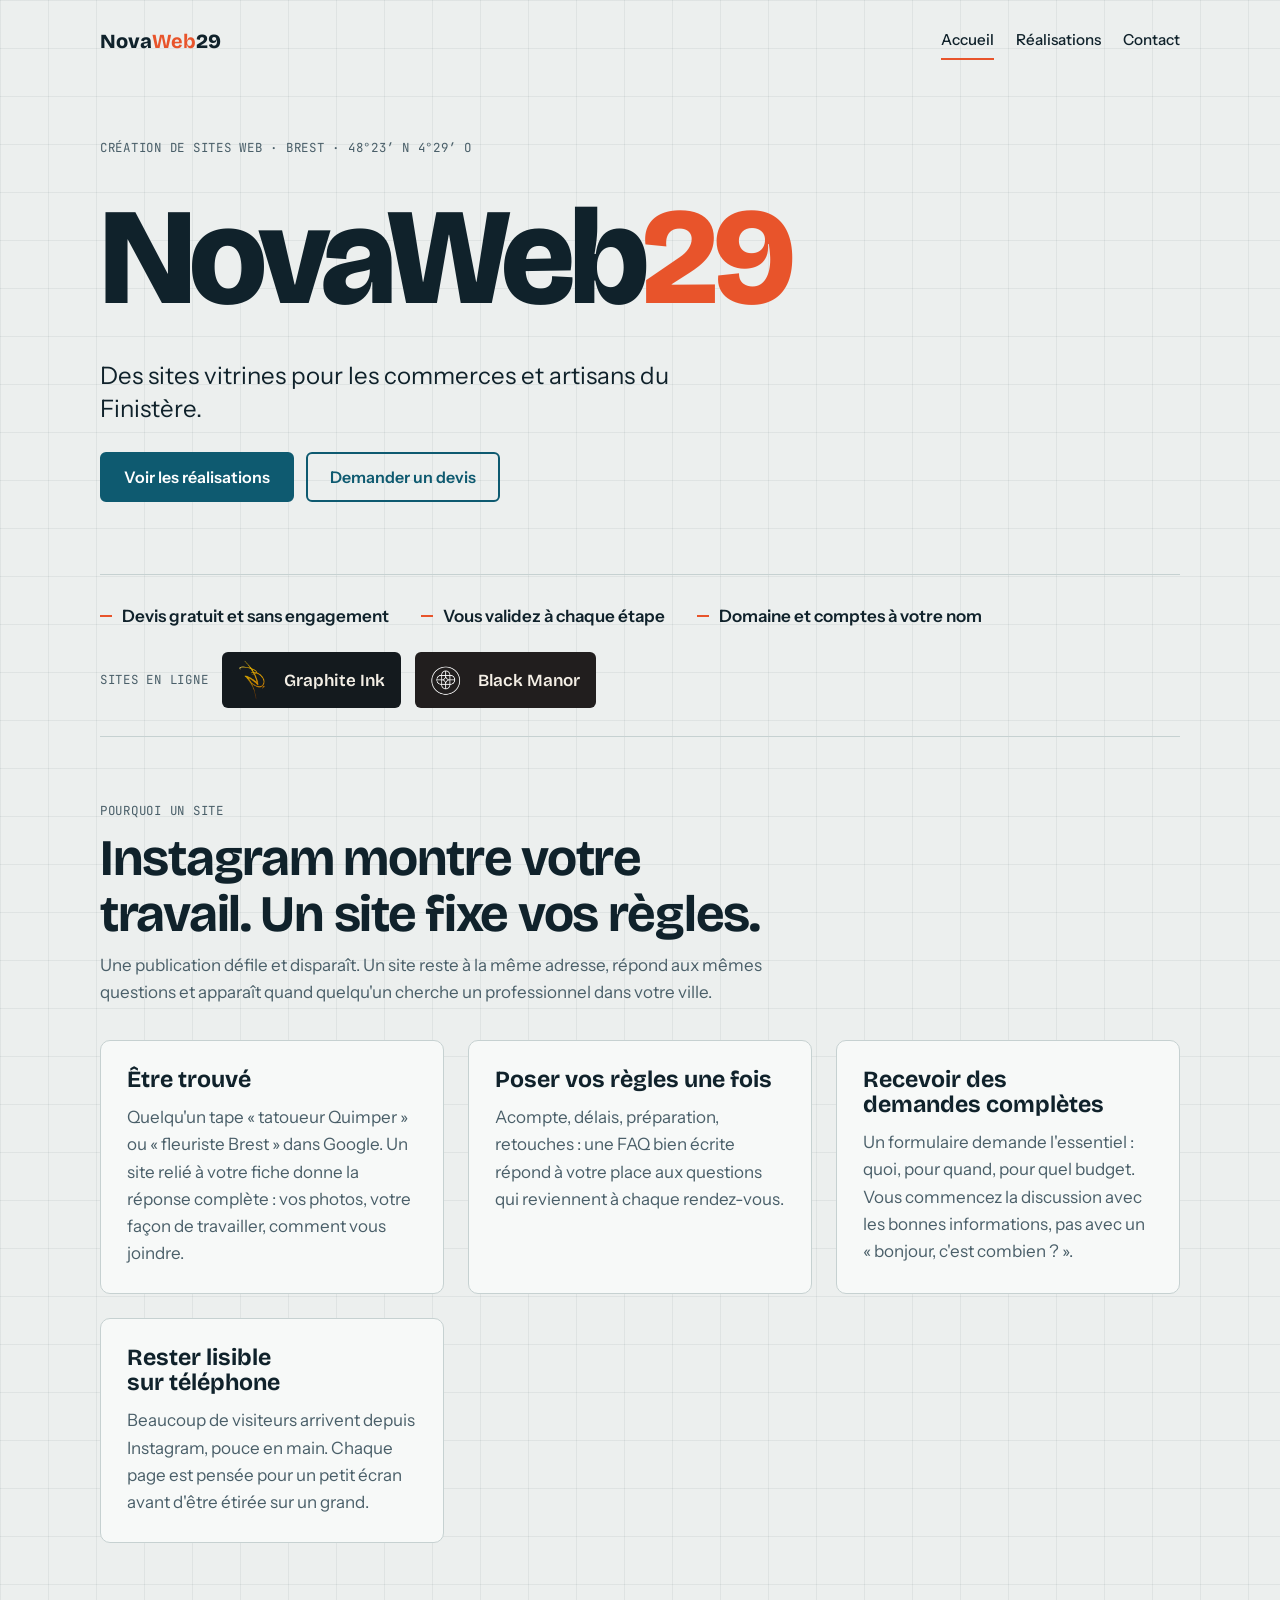
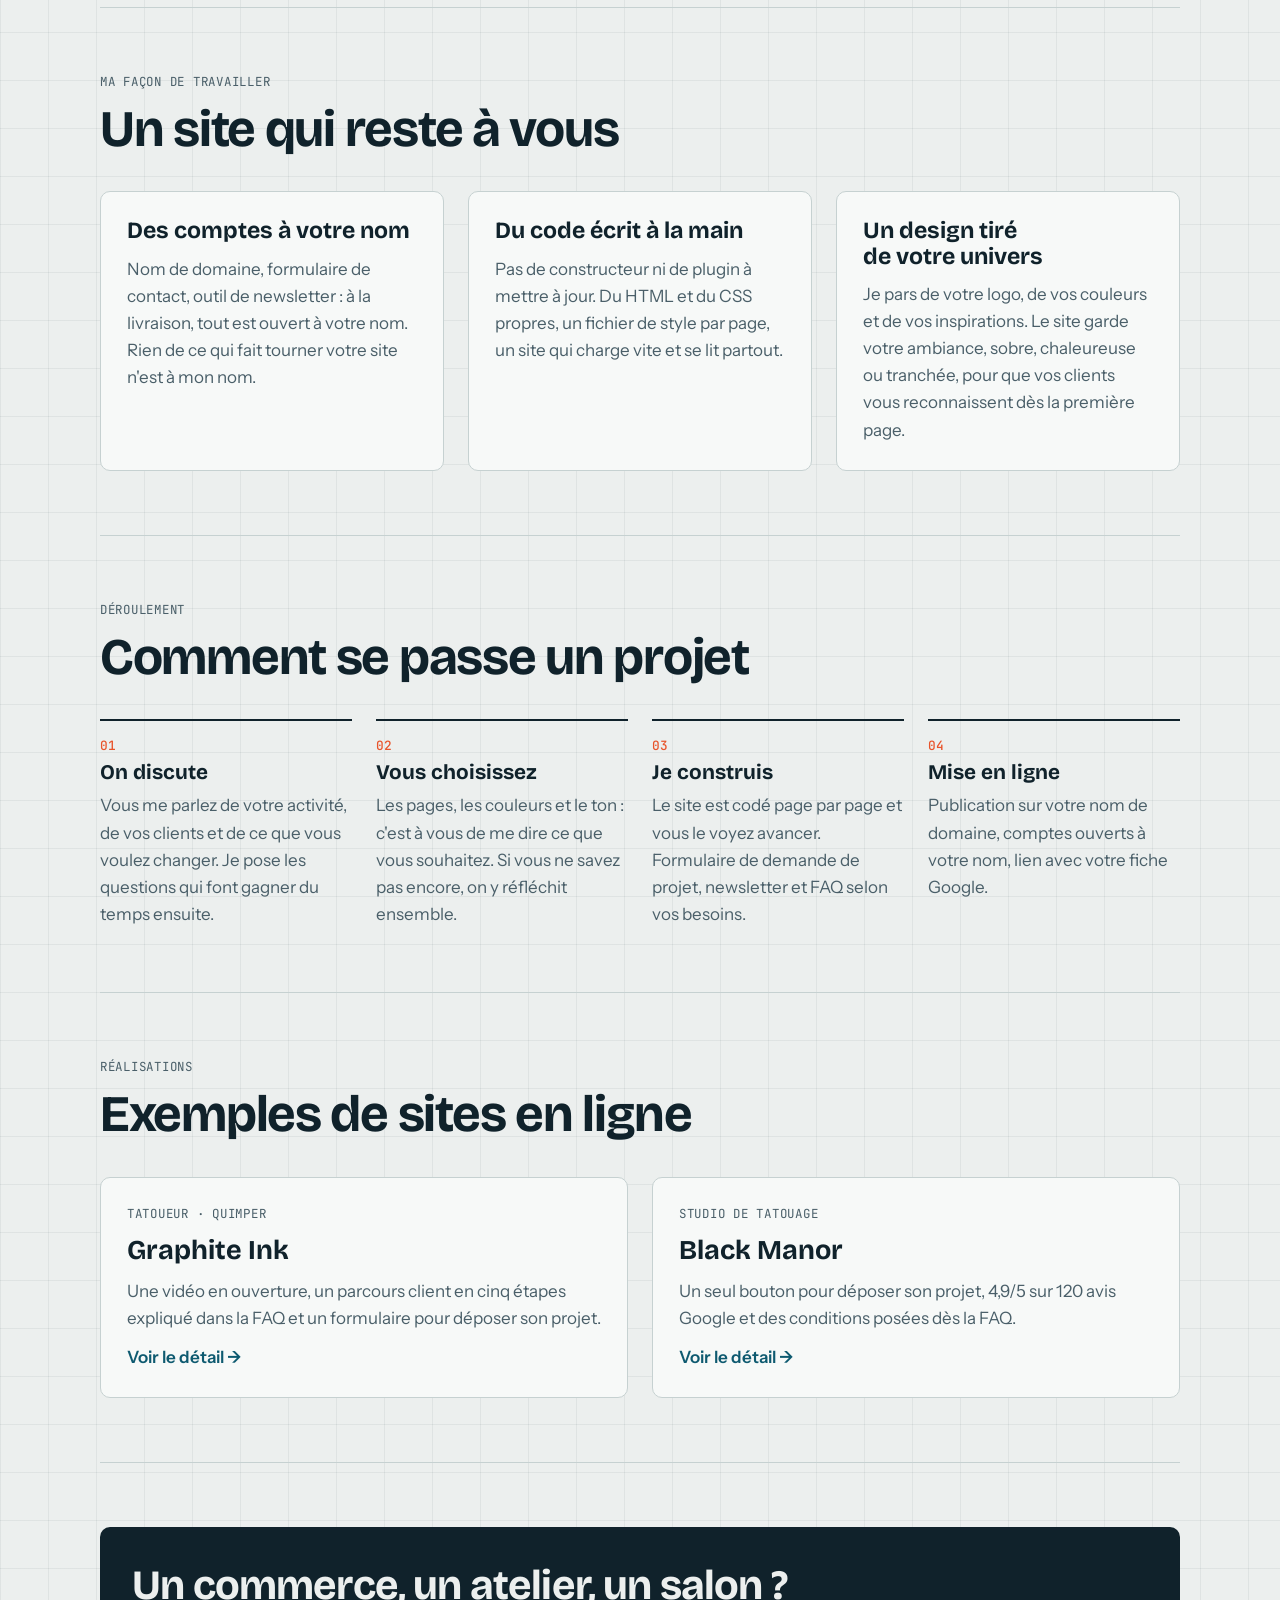
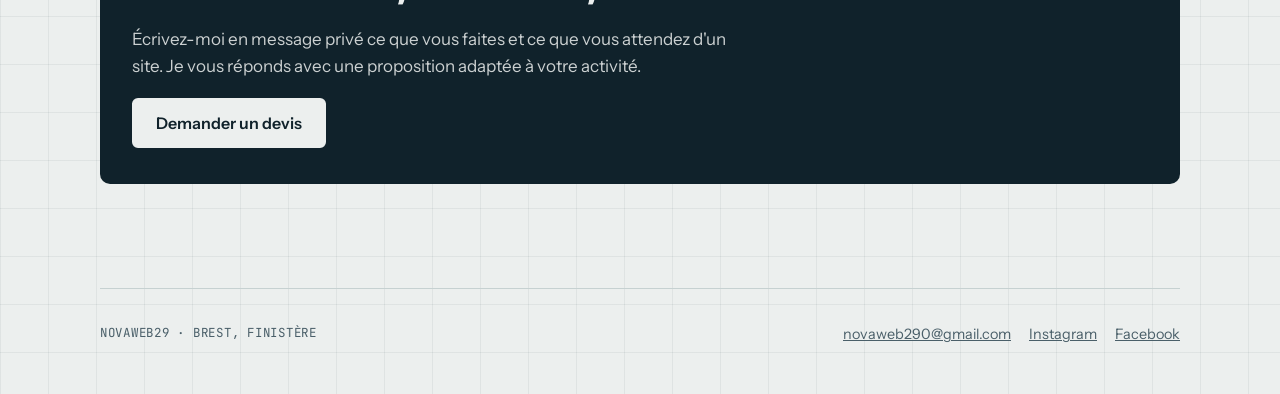
==== index.html @ d8a7ceb2 "first commit" ====
<!doctype html>
<html lang="fr">
  <head>
    <meta charset="utf-8" />
    <meta name="viewport" content="width=device-width, initial-scale=1" />
    <title>NovaWeb29 — Création de sites web à Brest</title>
    <meta
      name="description"
      content="NovaWeb29 crée des sites vitrines pour les commerces et artisans du Finistère : un design à votre image, des demandes qui arrivent déjà détaillées, des comptes à votre nom."
    />
    <link rel="preconnect" href="https://fonts.googleapis.com" />
    <link rel="preconnect" href="https://fonts.gstatic.com" crossorigin />
    <link
      rel="stylesheet"
      href="https://fonts.googleapis.com/css2?family=Bricolage+Grotesque:opsz,wght@12..96,500;12..96,700;12..96,800&family=Instrument+Sans:wght@400;500;600&family=JetBrains+Mono:wght@400;500&display=swap"
    />
    <link rel="stylesheet" href="css/style.css" />
  </head>
  <body>
    <div class="wrap">
      <header class="site-header">
        <a class="logo" href="index.html">Nova<b>Web</b>29</a>
        <nav class="site-nav" aria-label="Navigation principale">
          <a href="index.html" aria-current="page">Accueil</a>
          <a href="realisations.html">Réalisations</a>
          <a href="contact.html">Contact</a>
        </nav>
      </header>

      <main>
        <section class="hero">
          <span class="mono"
            >Création de sites web · Brest · 48°23′ N 4°29′ O</span
          >
          <h1>NovaWeb<span>29</span></h1>
          <p class="lead">
            Des sites vitrines pour les commerces et artisans du Finistère.
          </p>
          <div class="btn-row">
            <a class="btn btn--primary" href="realisations.html"
              >Voir les réalisations</a
            >
            <a class="btn btn--ghost" href="contact.html">Demander un devis</a>
          </div>
        </section>

        <section class="trust" aria-label="Engagements et sites en ligne">
          <ul class="promises">
            <li>Devis gratuit et sans engagement</li>
            <li>Vous validez à chaque étape</li>
            <li>Domaine et comptes à votre nom</li>
          </ul>
          <div class="clients">
            <span class="mono">Sites en ligne</span>
            <a
              class="client client--graphite"
              href="realisations.html#graphite-ink"
            >
              <img
                src="img/graphite-ink-logo.png"
                alt=""
                width="343"
                height="520"
              />
              <span>Graphite Ink</span>
            </a>
            <a
              class="client client--manor"
              href="realisations.html#black-manor"
            >
              <img
                src="img/black-manor-logo.png"
                alt=""
                width="281"
                height="293"
              />
              <span>Black Manor</span>
            </a>
          </div>
        </section>

        <section class="section">
          <div class="section-head">
            <span class="mono">Pourquoi un site</span>
            <h2>Instagram montre votre travail. Un site fixe vos règles.</h2>
            <p>
              Une publication défile et disparaît. Un site reste à la même
              adresse, répond aux mêmes questions et apparaît quand quelqu'un
              cherche un professionnel dans votre ville.
            </p>
          </div>
          <div class="grid">
            <div class="card">
              <h3>Être trouvé</h3>
              <p>
                Quelqu'un tape « tatoueur Quimper » ou « fleuriste Brest » dans
                Google. Un site relié à votre fiche donne la réponse complète :
                vos photos, votre façon de travailler, comment vous joindre.
              </p>
            </div>
            <div class="card">
              <h3>Poser vos règles une fois</h3>
              <p>
                Acompte, délais, préparation, retouches : une FAQ bien écrite
                répond à votre place aux questions qui reviennent à chaque
                rendez-vous.
              </p>
            </div>
            <div class="card">
              <h3>Recevoir des demandes complètes</h3>
              <p>
                Un formulaire demande l'essentiel : quoi, pour quand, pour quel
                budget. Vous commencez la discussion avec les bonnes
                informations, pas avec un « bonjour, c'est combien ? ».
              </p>
            </div>
            <div class="card">
              <h3>Rester lisible sur téléphone</h3>
              <p>
                Beaucoup de visiteurs arrivent depuis Instagram, pouce en main.
                Chaque page est pensée pour un petit écran avant d'être étirée
                sur un grand.
              </p>
            </div>
          </div>
        </section>

        <section class="section">
          <div class="section-head">
            <span class="mono">Ma façon de travailler</span>
            <h2>Un site qui reste à vous</h2>
          </div>
          <div class="grid">
            <div class="card">
              <h3>Des comptes à votre nom</h3>
              <p>
                Nom de domaine, formulaire de contact, outil de newsletter : à
                la livraison, tout est ouvert à votre nom. Rien de ce qui fait
                tourner votre site n'est à mon nom.
              </p>
            </div>
            <div class="card">
              <h3>Du code écrit à la main</h3>
              <p>
                Pas de constructeur ni de plugin à mettre à jour. Du HTML et du
                CSS propres, un fichier de style par page, un site qui charge
                vite et se lit partout.
              </p>
            </div>
            <div class="card">
              <h3>Un design tiré de votre univers</h3>
              <p>
                Je pars de votre logo, de vos couleurs et de vos inspirations.
                Le site garde votre ambiance, sobre, chaleureuse ou tranchée,
                pour que vos clients vous reconnaissent dès la première page.
              </p>
            </div>
          </div>
        </section>

        <section class="section">
          <div class="section-head">
            <span class="mono">Déroulement</span>
            <h2>Comment se passe un projet</h2>
          </div>
          <ol class="steps">
            <li>
              <h3>On discute</h3>
              <p>
                Vous me parlez de votre activité, de vos clients et de ce que
                vous voulez changer. Je pose les questions qui font gagner du
                temps ensuite.
              </p>
            </li>
            <li>
              <h3>Vous choisissez</h3>
              <p>
                Les pages, les couleurs et le ton : c'est à vous de me dire ce
                que vous souhaitez. Si vous ne savez pas encore, on y réfléchit
                ensemble.
              </p>
            </li>
            <li>
              <h3>Je construis</h3>
              <p>
                Le site est codé page par page et vous le voyez avancer.
                Formulaire de demande de projet, newsletter et FAQ selon vos
                besoins.
              </p>
            </li>
            <li>
              <h3>Mise en ligne</h3>
              <p>
                Publication sur votre nom de domaine, comptes ouverts à votre
                nom, lien avec votre fiche Google.
              </p>
            </li>
          </ol>
        </section>

        <section class="section">
          <div class="section-head">
            <span class="mono">Réalisations</span>
            <h2>Exemples de sites en ligne</h2>
          </div>
          <div class="grid">
            <a class="card teaser" href="realisations.html#graphite-ink">
              <span class="mono">Tatoueur · Quimper</span>
              <strong>Graphite Ink</strong>
              <p>
                Une vidéo en ouverture, un parcours client en cinq étapes
                expliqué dans la FAQ et un formulaire pour déposer son projet.
              </p>
              <span class="more">Voir le détail →</span>
            </a>
            <a class="card teaser" href="realisations.html#black-manor">
              <span class="mono">Studio de tatouage</span>
              <strong>Black Manor</strong>
              <p>
                Un seul bouton pour déposer son projet, 4,9/5 sur 120 avis
                Google et des conditions posées dès la FAQ.
              </p>
              <span class="more">Voir le détail →</span>
            </a>
          </div>
        </section>

        <section class="section">
          <div class="cta-band">
            <h2>Un commerce, un atelier, un salon ?</h2>
            <p>
              Écrivez-moi en message privé ce que vous faites et ce que vous
              attendez d'un site. Je vous réponds avec une proposition adaptée à
              votre activité.
            </p>
            <a class="btn" href="contact.html">Demander un devis</a>
          </div>
        </section>
      </main>

      <footer class="site-footer">
        <span class="mono">NovaWeb29 · Brest, Finistère</span>
        <nav aria-label="Pied de page">
          <a href="mailto:novaweb290@gmail.com">novaweb290@gmail.com</a>
          <a
            href="https://www.instagram.com/nova.web29/"
            target="_blank"
            rel="noopener"
            >Instagram</a
          >
          <a
            href="https://www.facebook.com/profile.php?id=61596069277853"
            target="_blank"
            rel="noopener"
            >Facebook</a
          >
        </nav>
      </footer>
    </div>
    <script src="js/main.js"></script>
  </body>
</html>
---- css/style.css ----
/* NovaWeb29 — feuille de style commune aux trois pages.
   Concept : carte marine (quadrillage, coordonnées de Brest, un point de signal orange).
   La page Réalisations surcharge les variables dans css/realisations.css. */

/* ---------- Variables ---------- */
:root {
  --bg: #ecefee;
  --surface: #f7f9f8;
  --fg: #10222b;
  --muted: #4a5f69;
  --line: #c6d1d1;
  --accent: #0e5a70;
  --accent-fg: #ffffff;
  --signal: #e8542b;
  --grid: rgba(16, 34, 43, 0.06);

  --font-display: "Bricolage Grotesque", "Helvetica Neue", Arial, sans-serif;
  --font-body: "Instrument Sans", "Helvetica Neue", Arial, sans-serif;
  --font-mono: "JetBrains Mono", ui-monospace, Menlo, Consolas, monospace;
}

@media (prefers-color-scheme: dark) {
  :root:not([data-theme="light"]) {
    --bg: #0c171d;
    --surface: #13232b;
    --fg: #e6eeee;
    --muted: #93a8b0;
    --line: #25383f;
    --accent: #5eb6cf;
    --accent-fg: #06161c;
    --signal: #ff7a52;
    --grid: rgba(230, 238, 238, 0.06);
    color-scheme: dark;
  }
}

:root[data-theme="dark"] {
  --bg: #0c171d;
  --surface: #13232b;
  --fg: #e6eeee;
  --muted: #93a8b0;
  --line: #25383f;
  --accent: #5eb6cf;
  --accent-fg: #06161c;
  --signal: #ff7a52;
  --grid: rgba(230, 238, 238, 0.06);
  color-scheme: dark;
}

/* ---------- Base ---------- */
*,
*::before,
*::after {
  box-sizing: border-box;
}
[hidden] {
  display: none !important;
}
html {
  scroll-behavior: smooth;
}

body {
  margin: 0;
  padding-inline: max(16px, env(safe-area-inset-left, 0px))
    max(16px, env(safe-area-inset-right, 0px));
  background-color: var(--bg);
  background-image:
    linear-gradient(var(--grid) 1px, transparent 1px),
    linear-gradient(90deg, var(--grid) 1px, transparent 1px);
  background-size: 48px 48px;
  color: var(--fg);
  font-family: var(--font-body);
  font-size: 17px;
  line-height: 1.6;
}

.wrap {
  max-width: 1080px;
  margin-inline: auto;
}

a {
  color: var(--accent);
}
img {
  max-width: 100%;
  height: auto;
}
:focus-visible {
  outline: 3px solid var(--signal);
  outline-offset: 3px;
  border-radius: 4px;
}

h1,
h2,
h3 {
  margin: 0;
  font-family: var(--font-display);
  line-height: 1.08;
  text-wrap: balance;
}
p {
  margin: 0;
}

.mono {
  font-family: var(--font-mono);
  font-size: 0.78rem;
  letter-spacing: 0.06em;
  text-transform: uppercase;
  color: var(--muted);
}

/* ---------- En-tête et pied de page ---------- */
.site-header {
  display: flex;
  flex-wrap: wrap;
  align-items: center;
  justify-content: space-between;
  gap: 12px 28px;
  padding-block: 22px;
}

.logo {
  font-family: var(--font-display);
  font-weight: 800;
  font-size: 1.25rem;
  color: var(--fg);
  text-decoration: none;
}
.logo b {
  color: var(--signal);
}

.site-nav {
  display: flex;
  flex-wrap: wrap;
  gap: 6px 22px;
}
.site-nav a {
  padding-block: 6px;
  border-bottom: 2px solid transparent;
  color: var(--fg);
  font-weight: 500;
  font-size: 0.95rem;
  text-decoration: none;
}
.site-nav a:hover,
.site-nav a[aria-current="page"] {
  border-color: var(--signal);
}

.site-footer {
  display: flex;
  flex-wrap: wrap;
  justify-content: space-between;
  gap: 10px 24px;
  margin-top: 40px;
  padding-block: 34px 48px;
  border-top: 1px solid var(--line);
}
.site-footer nav {
  display: flex;
  flex-wrap: wrap;
  gap: 6px 18px;
}
.site-footer a {
  color: var(--muted);
  font-size: 0.9rem;
}

/* ---------- Boutons ---------- */
.btn {
  display: inline-block;
  padding: 13px 22px;
  border: 2px solid var(--accent);
  border-radius: 6px;
  font: 600 1rem var(--font-body);
  text-decoration: none;
  cursor: pointer;
  transition: transform 0.15s ease;
}
.btn:hover {
  transform: translateY(-1px);
}
.btn--primary {
  background: var(--accent);
  color: var(--accent-fg);
}
.btn--ghost {
  background: transparent;
  color: var(--accent);
}
.btn-row {
  display: flex;
  flex-wrap: wrap;
  gap: 12px;
}

/* ---------- Sections ---------- */
.section {
  padding-block: 64px;
  border-top: 1px solid var(--line);
}
.section--spaced {
  margin-top: 64px;
}

.section-head {
  display: grid;
  gap: 10px;
  max-width: 62ch;
  margin-bottom: 34px;
}
.section-head h2 {
  font-size: clamp(2rem, 5vw, 3.2rem);
  font-weight: 700;
  letter-spacing: -0.025em;
}
.section-head p {
  color: var(--muted);
}

/* ---------- Accueil : hero ---------- */
.hero {
  display: grid;
  gap: 26px;
  padding-block: 56px 72px;
}
.hero h1 {
  font-size: clamp(3.4rem, 13vw, 8.6rem);
  font-weight: 800;
  letter-spacing: -0.04em;
}
.hero h1 span {
  color: var(--signal);
}
.hero .lead {
  max-width: 36ch;
  font-size: clamp(1.15rem, 2.6vw, 1.5rem);
  line-height: 1.4;
}

/* ---------- Pages intérieures : titre ---------- */
.page-head {
  display: grid;
  gap: 14px;
  max-width: 64ch;
  padding-block: 44px 56px;
}
.page-head h1 {
  font-size: clamp(2.6rem, 8vw, 5rem);
  font-weight: 800;
  letter-spacing: -0.035em;
}
.page-head p {
  color: var(--muted);
  font-size: 1.1rem;
}

/* ---------- Cartes ---------- */
.grid {
  display: grid;
  gap: 24px;
  grid-template-columns: repeat(auto-fit, minmax(min(100%, 300px), 1fr));
}

.card {
  display: grid;
  gap: 12px;
  align-content: start;
  min-width: 0;
  padding: 26px;
  border: 1px solid var(--line);
  border-radius: 10px;
  background: var(--surface);
}
.card h3 {
  font-size: 1.45rem;
  font-weight: 700;
}
.card p {
  color: var(--muted);
}

.teaser {
  color: inherit;
  text-decoration: none;
  transition: border-color 0.15s ease;
}
.teaser:hover {
  border-color: var(--signal);
}
.teaser strong {
  font-family: var(--font-display);
  font-size: 1.7rem;
  font-weight: 700;
  line-height: 1.1;
}
.teaser .more {
  color: var(--accent);
  font-weight: 600;
}

.social {
  color: inherit;
  text-decoration: none;
  transition: border-color 0.15s ease;
}
.social:hover {
  border-color: var(--signal);
}
.social strong {
  font: 500 1.2rem var(--font-mono);
  overflow-wrap: anywhere;
}
.social .more {
  color: var(--accent);
  font-weight: 600;
}

/* ---------- Bandeau d'appel final ---------- */
.cta-band {
  display: grid;
  gap: 18px;
  justify-items: start;
  padding: 36px 32px;
  border-radius: 10px;
  background: var(--fg);
  color: var(--bg);
}
.cta-band h2 {
  font-size: clamp(1.8rem, 4vw, 2.6rem);
  font-weight: 700;
  letter-spacing: -0.02em;
}
.cta-band p {
  max-width: 56ch;
  opacity: 0.85;
}
.cta-band .btn {
  border-color: var(--bg);
  background: var(--bg);
  color: var(--fg);
}

/* ---------- Listes et étapes ---------- */
.checks {
  display: grid;
  gap: 12px;
  margin: 0;
  padding: 0;
  list-style: none;
  max-width: 62ch;
}
.checks li {
  position: relative;
  padding-left: 28px;
}
.checks li::before {
  content: "";
  position: absolute;
  left: 0;
  top: 0.6em;
  width: 14px;
  height: 2px;
  background: var(--signal);
}
.checks strong {
  font-weight: 600;
}

.steps {
  display: grid;
  gap: 24px;
  margin: 0;
  padding: 0;
  list-style: none;
  grid-template-columns: repeat(auto-fit, minmax(min(100%, 230px), 1fr));
  counter-reset: step;
}
.steps li {
  display: grid;
  gap: 8px;
  align-content: start;
  padding-top: 16px;
  border-top: 2px solid var(--fg);
  counter-increment: step;
}
.steps li::before {
  content: "0" counter(step);
  color: var(--signal);
  font: 500 0.8rem var(--font-mono);
}
.steps h3 {
  font-size: 1.3rem;
  font-weight: 700;
}
.steps p {
  color: var(--muted);
}

/* ---------- Réalisations ---------- */
.case {
  display: grid;
  grid-template-columns: repeat(auto-fit, minmax(min(100%, 380px), 1fr));
  overflow: hidden;
  border: 1px solid var(--line);
  border-radius: 10px;
  background: var(--surface);
}
.case + .case {
  margin-top: 32px;
}

.case__visual {
  display: grid;
  gap: 28px;
  align-content: center;
  justify-items: center;
  min-width: 0;
  padding: 40px 28px;
}
.case__visual img {
  display: block;
  width: auto;
  max-height: 260px;
}

.case__text {
  display: grid;
  gap: 14px;
  align-content: start;
  min-width: 0;
  padding: 32px 30px;
}
.case__text h2 {
  font-size: 2.2rem;
  font-weight: 700;
  letter-spacing: -0.02em;
}
.case__lead {
  font-size: 1.15rem;
  line-height: 1.45;
}
.case__text p {
  color: var(--muted);
}

.codes {
  display: grid;
  gap: 8px;
  width: 100%;
  max-width: 300px;
  margin: 0;
  padding: 0;
  list-style: none;
}
.codes li {
  display: flex;
  align-items: center;
  gap: 12px;
}
.codes i {
  flex: none;
  display: block;
  width: 26px;
  height: 26px;
  border: 1px solid rgba(255, 255, 255, 0.25);
  border-radius: 4px;
}
.codes code {
  font: 500 0.85rem var(--font-mono);
}
.codes span {
  font-size: 0.85rem;
  opacity: 0.75;
}

.tags {
  display: flex;
  flex-wrap: wrap;
  gap: 8px;
  margin-top: 4px;
}
.tags span {
  padding: 4px 9px;
  border: 1px solid var(--line);
  border-radius: 99px;
  color: var(--muted);
  font: 500 0.74rem var(--font-mono);
}

/* ---------- Démo de demande de devis ---------- */
.demo {
  overflow: hidden;
  border: 1px solid var(--line);
  border-radius: 10px;
  background: var(--surface);
}
.demo__chrome {
  display: flex;
  align-items: center;
  gap: 10px;
  padding: 10px 14px;
  border-bottom: 1px solid var(--line);
  background: var(--bg);
}
.demo__chrome i {
  display: inline-block;
  width: 10px;
  height: 10px;
  border-radius: 50%;
  background: var(--line);
}
.demo__url {
  margin-left: 6px;
  color: var(--muted);
  font: 400 0.78rem var(--font-mono);
  overflow-wrap: anywhere;
}
.demo__badge {
  margin-left: auto;
  padding: 2px 8px;
  border: 1px solid var(--signal);
  border-radius: 99px;
  color: var(--signal);
  font: 500 0.7rem var(--font-mono);
  letter-spacing: 0.06em;
  text-transform: uppercase;
  white-space: nowrap;
}
.demo__body {
  display: grid;
  gap: 30px;
  padding: 28px 24px;
  grid-template-columns: repeat(auto-fit, minmax(min(100%, 320px), 1fr));
}
.demo__intro {
  display: grid;
  gap: 14px;
  align-content: start;
}
.demo__intro h3 {
  font-size: 2rem;
  font-weight: 700;
}
.demo__intro p {
  color: var(--muted);
}
.demo__note {
  margin: 0;
  padding: 14px 24px;
  border-top: 1px solid var(--line);
  color: var(--muted);
  font-size: 0.9rem;
}

form {
  display: grid;
  gap: 14px;
  min-width: 0;
}
label {
  display: grid;
  gap: 5px;
  font-weight: 600;
  font-size: 0.9rem;
}
input,
select,
textarea {
  width: 100%;
  min-width: 0;
  padding: 10px 12px;
  border: 1px solid var(--line);
  border-radius: 6px;
  background: var(--bg);
  color: var(--fg);
  font: 400 1rem var(--font-body);
}
textarea {
  min-height: 96px;
  resize: vertical;
}
.form-row {
  display: grid;
  gap: 14px;
  grid-template-columns: repeat(auto-fit, minmax(min(100%, 180px), 1fr));
}

.recap {
  display: grid;
  gap: 10px;
  padding: 18px 20px;
  border: 1px dashed var(--accent);
  border-radius: 8px;
}
.recap dl {
  display: grid;
  grid-template-columns: auto 1fr;
  gap: 6px 14px;
  margin: 0;
}
.recap dt {
  padding-top: 3px;
  color: var(--muted);
  font: 500 0.74rem var(--font-mono);
  letter-spacing: 0.05em;
  text-transform: uppercase;
}
.recap dd {
  margin: 0;
  overflow-wrap: anywhere;
}

/* ---------- Accueil : engagements et sites en ligne ---------- */
.trust {
  display: grid;
  gap: 22px;
  padding-block: 28px;
  border-top: 1px solid var(--line);
}
.promises {
  display: flex;
  flex-wrap: wrap;
  gap: 10px 32px;
  margin: 0;
  padding: 0;
  list-style: none;
  font-weight: 600;
}
.promises li {
  position: relative;
  padding-left: 22px;
}
.promises li::before {
  content: "";
  position: absolute;
  left: 0;
  top: 0.72em;
  width: 12px;
  height: 2px;
  background: var(--signal);
}

.clients {
  display: flex;
  flex-wrap: wrap;
  align-items: center;
  gap: 12px 14px;
}
.client {
  display: inline-flex;
  align-items: center;
  gap: 12px;
  padding: 8px 16px 8px 10px;
  border-radius: 6px;
  color: #f4efe6;
  font-family: var(--font-display);
  font-weight: 600;
  text-decoration: none;
  transition: transform 0.15s ease;
}
.client:hover {
  transform: translateY(-1px);
}
.client img {
  display: block;
  width: auto;
  height: 40px;
}
.client--graphite {
  background: #141a1e;
}
.client--manor {
  background: #211e1e;
}

/* ---------- Contact : FAQ ---------- */
.faq {
  display: grid;
  max-width: 70ch;
  border-top: 1px solid var(--line);
}
.faq details {
  border-bottom: 1px solid var(--line);
}
.faq summary {
  padding-block: 18px;
  font-weight: 600;
  cursor: pointer;
}
.faq summary::marker {
  color: var(--signal);
}
.faq p {
  padding-bottom: 18px;
  color: var(--muted);
}

@media (prefers-reduced-motion: reduce) {
  html {
    scroll-behavior: auto;
  }
  .btn,
  .teaser,
  .social,
  .client {
    transition: none;
  }
  .btn:hover {
    transform: none;
  }
}
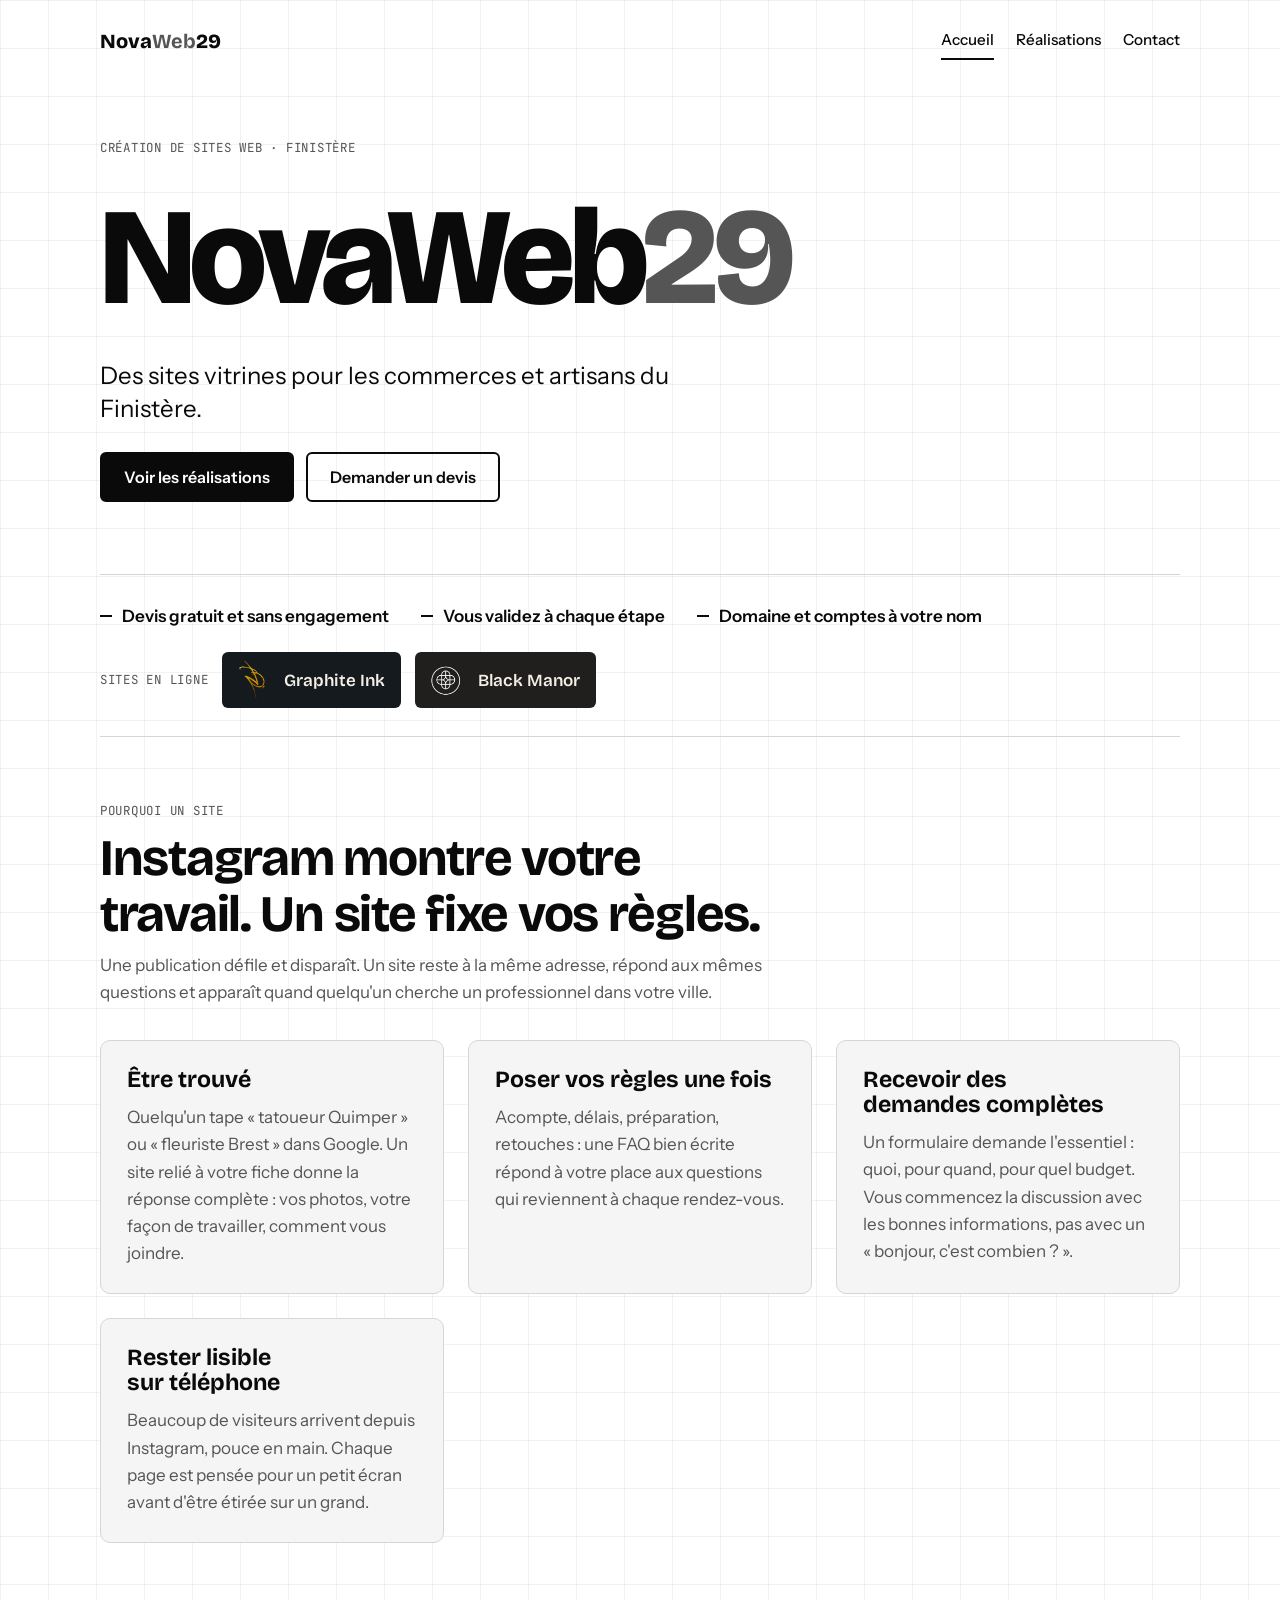
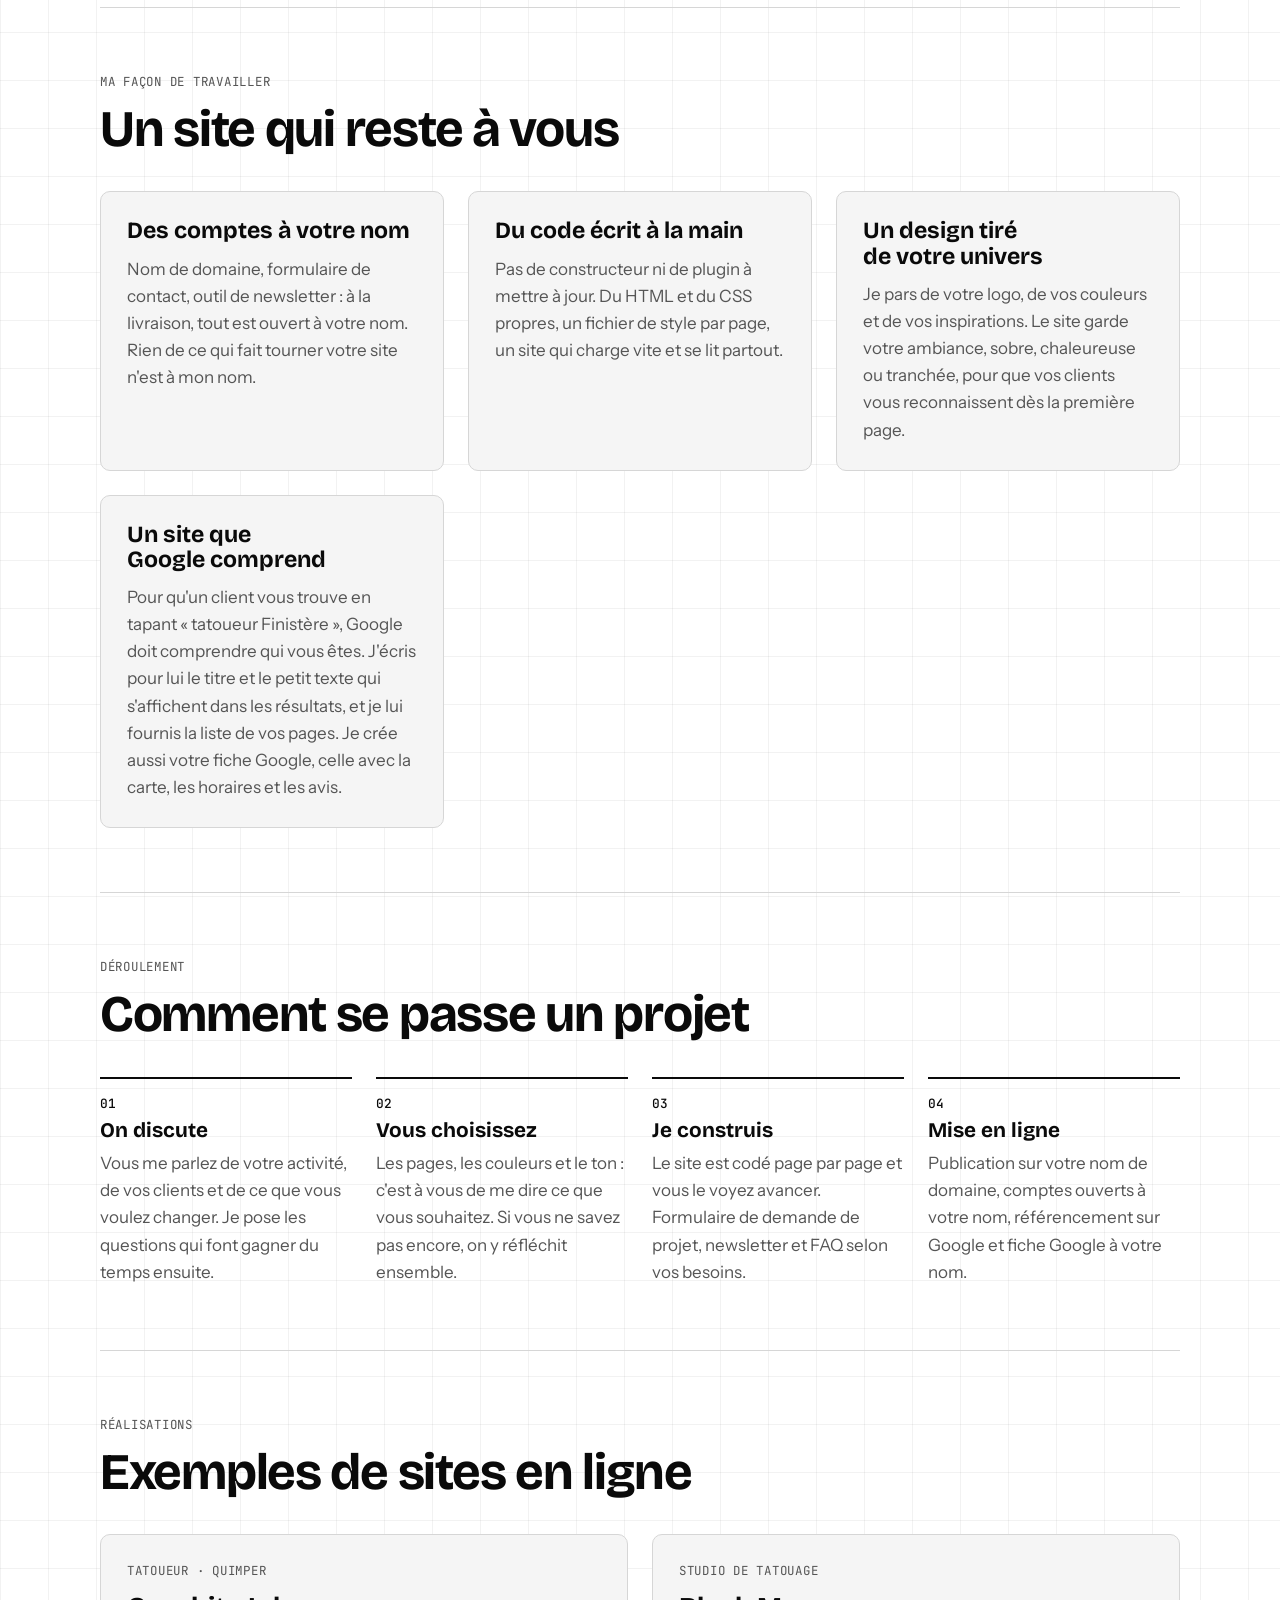
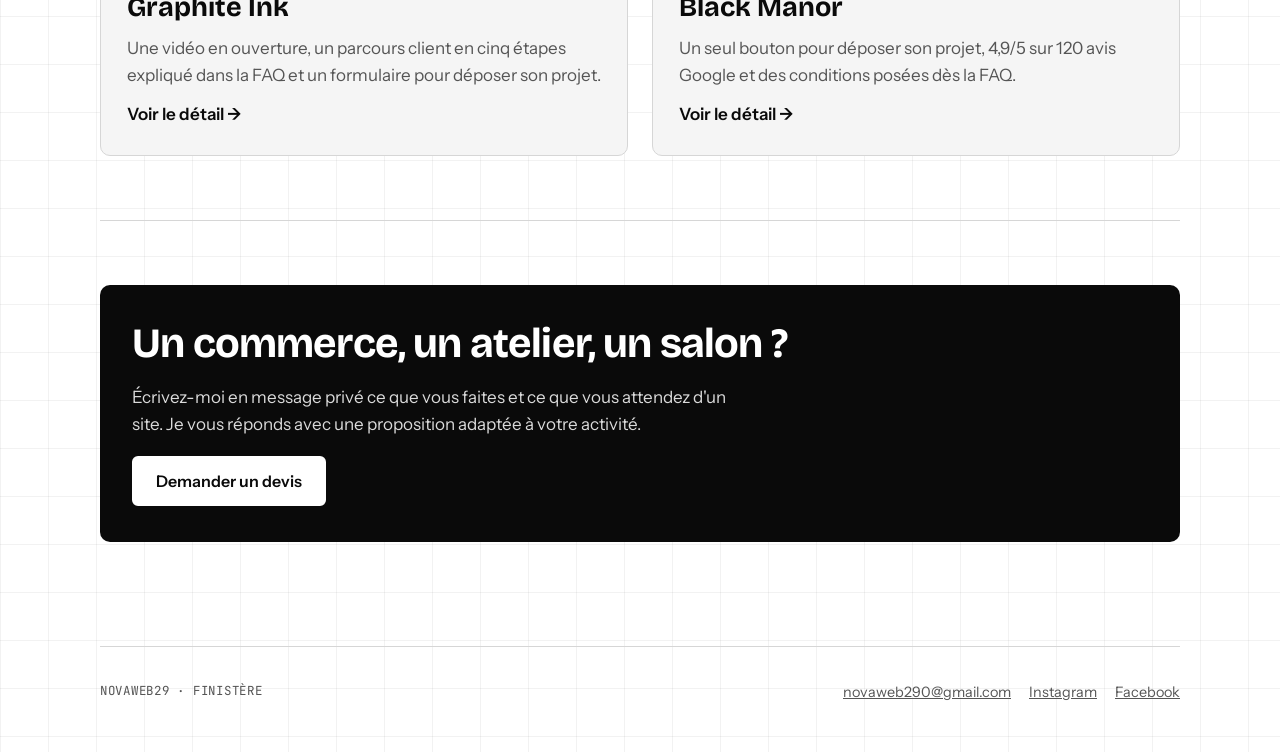
==== commit d38f83ec: "v1" ====
--- a/index.html
+++ b/index.html
@@ -1,262 +1,200 @@
 <!doctype html>
 <html lang="fr">
-  <head>
-    <meta charset="utf-8" />
-    <meta name="viewport" content="width=device-width, initial-scale=1" />
-    <title>NovaWeb29 — Création de sites web à Brest</title>
-    <meta
-      name="description"
-      content="NovaWeb29 crée des sites vitrines pour les commerces et artisans du Finistère : un design à votre image, des demandes qui arrivent déjà détaillées, des comptes à votre nom."
-    />
-    <link rel="preconnect" href="https://fonts.googleapis.com" />
-    <link rel="preconnect" href="https://fonts.gstatic.com" crossorigin />
-    <link
-      rel="stylesheet"
-      href="https://fonts.googleapis.com/css2?family=Bricolage+Grotesque:opsz,wght@12..96,500;12..96,700;12..96,800&family=Instrument+Sans:wght@400;500;600&family=JetBrains+Mono:wght@400;500&display=swap"
-    />
-    <link rel="stylesheet" href="css/style.css" />
-  </head>
-  <body>
-    <div class="wrap">
-      <header class="site-header">
-        <a class="logo" href="index.html">Nova<b>Web</b>29</a>
-        <nav class="site-nav" aria-label="Navigation principale">
-          <a href="index.html" aria-current="page">Accueil</a>
-          <a href="realisations.html">Réalisations</a>
-          <a href="contact.html">Contact</a>
-        </nav>
-      </header>
-
-      <main>
-        <section class="hero">
-          <span class="mono"
-            >Création de sites web · Brest · 48°23′ N 4°29′ O</span
-          >
-          <h1>NovaWeb<span>29</span></h1>
-          <p class="lead">
-            Des sites vitrines pour les commerces et artisans du Finistère.
-          </p>
-          <div class="btn-row">
-            <a class="btn btn--primary" href="realisations.html"
-              >Voir les réalisations</a
-            >
-            <a class="btn btn--ghost" href="contact.html">Demander un devis</a>
-          </div>
-        </section>
-
-        <section class="trust" aria-label="Engagements et sites en ligne">
-          <ul class="promises">
-            <li>Devis gratuit et sans engagement</li>
-            <li>Vous validez à chaque étape</li>
-            <li>Domaine et comptes à votre nom</li>
-          </ul>
-          <div class="clients">
-            <span class="mono">Sites en ligne</span>
-            <a
-              class="client client--graphite"
-              href="realisations.html#graphite-ink"
-            >
-              <img
-                src="img/graphite-ink-logo.png"
-                alt=""
-                width="343"
-                height="520"
-              />
-              <span>Graphite Ink</span>
-            </a>
-            <a
-              class="client client--manor"
-              href="realisations.html#black-manor"
-            >
-              <img
-                src="img/black-manor-logo.png"
-                alt=""
-                width="281"
-                height="293"
-              />
-              <span>Black Manor</span>
-            </a>
-          </div>
-        </section>
-
-        <section class="section">
-          <div class="section-head">
-            <span class="mono">Pourquoi un site</span>
-            <h2>Instagram montre votre travail. Un site fixe vos règles.</h2>
-            <p>
-              Une publication défile et disparaît. Un site reste à la même
-              adresse, répond aux mêmes questions et apparaît quand quelqu'un
-              cherche un professionnel dans votre ville.
-            </p>
-          </div>
-          <div class="grid">
-            <div class="card">
-              <h3>Être trouvé</h3>
-              <p>
-                Quelqu'un tape « tatoueur Quimper » ou « fleuriste Brest » dans
-                Google. Un site relié à votre fiche donne la réponse complète :
-                vos photos, votre façon de travailler, comment vous joindre.
-              </p>
-            </div>
-            <div class="card">
-              <h3>Poser vos règles une fois</h3>
-              <p>
-                Acompte, délais, préparation, retouches : une FAQ bien écrite
-                répond à votre place aux questions qui reviennent à chaque
-                rendez-vous.
-              </p>
-            </div>
-            <div class="card">
-              <h3>Recevoir des demandes complètes</h3>
-              <p>
-                Un formulaire demande l'essentiel : quoi, pour quand, pour quel
-                budget. Vous commencez la discussion avec les bonnes
-                informations, pas avec un « bonjour, c'est combien ? ».
-              </p>
-            </div>
-            <div class="card">
-              <h3>Rester lisible sur téléphone</h3>
-              <p>
-                Beaucoup de visiteurs arrivent depuis Instagram, pouce en main.
-                Chaque page est pensée pour un petit écran avant d'être étirée
-                sur un grand.
-              </p>
-            </div>
-          </div>
-        </section>
-
-        <section class="section">
-          <div class="section-head">
-            <span class="mono">Ma façon de travailler</span>
-            <h2>Un site qui reste à vous</h2>
-          </div>
-          <div class="grid">
-            <div class="card">
-              <h3>Des comptes à votre nom</h3>
-              <p>
-                Nom de domaine, formulaire de contact, outil de newsletter : à
-                la livraison, tout est ouvert à votre nom. Rien de ce qui fait
-                tourner votre site n'est à mon nom.
-              </p>
-            </div>
-            <div class="card">
-              <h3>Du code écrit à la main</h3>
-              <p>
-                Pas de constructeur ni de plugin à mettre à jour. Du HTML et du
-                CSS propres, un fichier de style par page, un site qui charge
-                vite et se lit partout.
-              </p>
-            </div>
-            <div class="card">
-              <h3>Un design tiré de votre univers</h3>
-              <p>
-                Je pars de votre logo, de vos couleurs et de vos inspirations.
-                Le site garde votre ambiance, sobre, chaleureuse ou tranchée,
-                pour que vos clients vous reconnaissent dès la première page.
-              </p>
-            </div>
-          </div>
-        </section>
-
-        <section class="section">
-          <div class="section-head">
-            <span class="mono">Déroulement</span>
-            <h2>Comment se passe un projet</h2>
-          </div>
-          <ol class="steps">
-            <li>
-              <h3>On discute</h3>
-              <p>
-                Vous me parlez de votre activité, de vos clients et de ce que
-                vous voulez changer. Je pose les questions qui font gagner du
-                temps ensuite.
-              </p>
-            </li>
-            <li>
-              <h3>Vous choisissez</h3>
-              <p>
-                Les pages, les couleurs et le ton : c'est à vous de me dire ce
-                que vous souhaitez. Si vous ne savez pas encore, on y réfléchit
-                ensemble.
-              </p>
-            </li>
-            <li>
-              <h3>Je construis</h3>
-              <p>
-                Le site est codé page par page et vous le voyez avancer.
-                Formulaire de demande de projet, newsletter et FAQ selon vos
-                besoins.
-              </p>
-            </li>
-            <li>
-              <h3>Mise en ligne</h3>
-              <p>
-                Publication sur votre nom de domaine, comptes ouverts à votre
-                nom, lien avec votre fiche Google.
-              </p>
-            </li>
-          </ol>
-        </section>
-
-        <section class="section">
-          <div class="section-head">
-            <span class="mono">Réalisations</span>
-            <h2>Exemples de sites en ligne</h2>
-          </div>
-          <div class="grid">
-            <a class="card teaser" href="realisations.html#graphite-ink">
-              <span class="mono">Tatoueur · Quimper</span>
-              <strong>Graphite Ink</strong>
-              <p>
-                Une vidéo en ouverture, un parcours client en cinq étapes
-                expliqué dans la FAQ et un formulaire pour déposer son projet.
-              </p>
-              <span class="more">Voir le détail →</span>
-            </a>
-            <a class="card teaser" href="realisations.html#black-manor">
-              <span class="mono">Studio de tatouage</span>
-              <strong>Black Manor</strong>
-              <p>
-                Un seul bouton pour déposer son projet, 4,9/5 sur 120 avis
-                Google et des conditions posées dès la FAQ.
-              </p>
-              <span class="more">Voir le détail →</span>
-            </a>
-          </div>
-        </section>
-
-        <section class="section">
-          <div class="cta-band">
-            <h2>Un commerce, un atelier, un salon ?</h2>
-            <p>
-              Écrivez-moi en message privé ce que vous faites et ce que vous
-              attendez d'un site. Je vous réponds avec une proposition adaptée à
-              votre activité.
-            </p>
-            <a class="btn" href="contact.html">Demander un devis</a>
-          </div>
-        </section>
-      </main>
-
-      <footer class="site-footer">
-        <span class="mono">NovaWeb29 · Brest, Finistère</span>
-        <nav aria-label="Pied de page">
-          <a href="mailto:novaweb290@gmail.com">novaweb290@gmail.com</a>
-          <a
-            href="https://www.instagram.com/nova.web29/"
-            target="_blank"
-            rel="noopener"
-            >Instagram</a
-          >
-          <a
-            href="https://www.facebook.com/profile.php?id=61596069277853"
-            target="_blank"
-            rel="noopener"
-            >Facebook</a
-          >
-        </nav>
-      </footer>
-    </div>
-    <script src="js/main.js"></script>
-  </body>
+<head>
+  <meta charset="utf-8">
+  <meta name="viewport" content="width=device-width, initial-scale=1">
+  <title>Création de site web dans le Finistère — NovaWeb29</title>
+  <meta name="description" content="Création de sites vitrines dans le Finistère (Brest, Quimper, Morlaix…) pour commerces, artisans et salons. Devis gratuit, design à votre image, domaine et comptes à votre nom.">
+  <meta name="robots" content="index, follow, max-image-preview:large">
+  <meta name="theme-color" content="#0A0A0A">
+  <link rel="canonical" href="https://novaweb29.fr/">
+  <link rel="icon" href="img/favicon.svg" type="image/svg+xml">
+  <meta property="og:type" content="website">
+  <meta property="og:locale" content="fr_FR">
+  <meta property="og:site_name" content="NovaWeb29">
+  <meta property="og:title" content="Création de site web dans le Finistère — NovaWeb29">
+  <meta property="og:description" content="Création de sites vitrines dans le Finistère (Brest, Quimper, Morlaix…) pour commerces, artisans et salons. Devis gratuit, design à votre image, domaine et comptes à votre nom.">
+  <meta property="og:url" content="https://novaweb29.fr/">
+  <meta property="og:image" content="https://novaweb29.fr/img/og-image.png">
+  <meta name="twitter:card" content="summary_large_image">
+  <script type="application/ld+json">
+  {
+    "@context": "https://schema.org",
+    "@type": "ProfessionalService",
+    "name": "NovaWeb29",
+    "url": "https://novaweb29.fr/",
+    "image": "https://novaweb29.fr/img/og-image.png",
+    "email": "novaweb290@gmail.com",
+    "description": "Création de sites vitrines pour les commerces et artisans du Finistère.",
+    "areaServed": {"@type":"AdministrativeArea","name":"Finistère"},
+    "address": {"@type":"PostalAddress","addressRegion":"Bretagne","addressCountry":"FR"},
+    "serviceType": "Création de site web",
+    "sameAs": ["https://www.instagram.com/nova.web29/","https://www.facebook.com/profile.php?id=61596069277853"]
+  }
+  </script>
+  <link rel="preconnect" href="https://fonts.googleapis.com">
+  <link rel="preconnect" href="https://fonts.gstatic.com" crossorigin>
+  <link rel="stylesheet" href="https://fonts.googleapis.com/css2?family=Bricolage+Grotesque:opsz,wght@12..96,500;12..96,700;12..96,800&family=Instrument+Sans:wght@400;500;600&family=JetBrains+Mono:wght@400;500&display=swap">
+  <link rel="stylesheet" href="css/style.css">
+</head>
+<body>
+<div class="wrap">
+
+  <header class="site-header">
+    <a class="logo" href="index.html">Nova<b>Web</b>29</a>
+    <nav class="site-nav" aria-label="Navigation principale">
+      <a href="index.html" aria-current="page">Accueil</a>
+      <a href="realisations.html">Réalisations</a>
+      <a href="contact.html">Contact</a>
+    </nav>
+  </header>
+
+  <main>
+    <section class="hero">
+      <span class="mono">Création de sites web · Finistère</span>
+      <h1>NovaWeb<span>29</span></h1>
+      <p class="lead">Des sites vitrines pour les commerces et artisans du Finistère.</p>
+      <div class="btn-row">
+        <a class="btn btn--primary" href="realisations.html">Voir les réalisations</a>
+        <a class="btn btn--ghost" href="contact.html">Demander un devis</a>
+      </div>
+    </section>
+
+    <section class="trust" aria-label="Engagements et sites en ligne">
+      <ul class="promises">
+        <li>Devis gratuit et sans engagement</li>
+        <li>Vous validez à chaque étape</li>
+        <li>Domaine et comptes à votre nom</li>
+      </ul>
+      <div class="clients">
+        <span class="mono">Sites en ligne</span>
+        <a class="client client--graphite" href="realisations.html#graphite-ink">
+          <img src="img/graphite-ink-logo.png" alt="" width="343" height="520">
+          <span>Graphite Ink</span>
+        </a>
+        <a class="client client--manor" href="realisations.html#black-manor">
+          <img src="img/black-manor-logo.png" alt="" width="281" height="293">
+          <span>Black Manor</span>
+        </a>
+      </div>
+    </section>
+
+    <section class="section">
+      <div class="section-head">
+        <span class="mono">Pourquoi un site</span>
+        <h2>Instagram montre votre travail. Un site fixe vos règles.</h2>
+        <p>Une publication défile et disparaît. Un site reste à la même adresse, répond aux mêmes questions et apparaît quand quelqu'un cherche un professionnel dans votre ville.</p>
+      </div>
+      <div class="grid">
+        <div class="card">
+          <h3>Être trouvé</h3>
+          <p>Quelqu'un tape « tatoueur Quimper » ou « fleuriste Brest » dans Google. Un site relié à votre fiche donne la réponse complète : vos photos, votre façon de travailler, comment vous joindre.</p>
+        </div>
+        <div class="card">
+          <h3>Poser vos règles une fois</h3>
+          <p>Acompte, délais, préparation, retouches : une FAQ bien écrite répond à votre place aux questions qui reviennent à chaque rendez-vous.</p>
+        </div>
+        <div class="card">
+          <h3>Recevoir des demandes complètes</h3>
+          <p>Un formulaire demande l'essentiel : quoi, pour quand, pour quel budget. Vous commencez la discussion avec les bonnes informations, pas avec un « bonjour, c'est combien ? ».</p>
+        </div>
+        <div class="card">
+          <h3>Rester lisible sur téléphone</h3>
+          <p>Beaucoup de visiteurs arrivent depuis Instagram, pouce en main. Chaque page est pensée pour un petit écran avant d'être étirée sur un grand.</p>
+        </div>
+      </div>
+    </section>
+
+    <section class="section">
+      <div class="section-head">
+        <span class="mono">Ma façon de travailler</span>
+        <h2>Un site qui reste à vous</h2>
+      </div>
+      <div class="grid">
+        <div class="card">
+          <h3>Des comptes à votre nom</h3>
+          <p>Nom de domaine, formulaire de contact, outil de newsletter : à la livraison, tout est ouvert à votre nom. Rien de ce qui fait tourner votre site n'est à mon nom.</p>
+        </div>
+        <div class="card">
+          <h3>Du code écrit à la main</h3>
+          <p>Pas de constructeur ni de plugin à mettre à jour. Du HTML et du CSS propres, un fichier de style par page, un site qui charge vite et se lit partout.</p>
+        </div>
+        <div class="card">
+          <h3>Un design tiré de votre univers</h3>
+          <p>Je pars de votre logo, de vos couleurs et de vos inspirations. Le site garde votre ambiance, sobre, chaleureuse ou tranchée, pour que vos clients vous reconnaissent dès la première page.</p>
+        </div>
+        <div class="card">
+          <h3>Un site que Google comprend</h3>
+          <p>Pour qu'un client vous trouve en tapant « tatoueur Finistère », Google doit comprendre qui vous êtes. J'écris pour lui le titre et le petit texte qui s'affichent dans les résultats, et je lui fournis la liste de vos pages. Je crée aussi votre fiche Google, celle avec la carte, les horaires et les avis.</p>
+        </div>
+      </div>
+    </section>
+
+    <section class="section">
+      <div class="section-head">
+        <span class="mono">Déroulement</span>
+        <h2>Comment se passe un projet</h2>
+      </div>
+      <ol class="steps">
+        <li>
+          <h3>On discute</h3>
+          <p>Vous me parlez de votre activité, de vos clients et de ce que vous voulez changer. Je pose les questions qui font gagner du temps ensuite.</p>
+        </li>
+        <li>
+          <h3>Vous choisissez</h3>
+          <p>Les pages, les couleurs et le ton : c'est à vous de me dire ce que vous souhaitez. Si vous ne savez pas encore, on y réfléchit ensemble.</p>
+        </li>
+        <li>
+          <h3>Je construis</h3>
+          <p>Le site est codé page par page et vous le voyez avancer. Formulaire de demande de projet, newsletter et FAQ selon vos besoins.</p>
+        </li>
+        <li>
+          <h3>Mise en ligne</h3>
+          <p>Publication sur votre nom de domaine, comptes ouverts à votre nom, référencement sur Google et fiche Google à votre nom.</p>
+        </li>
+      </ol>
+    </section>
+
+    <section class="section">
+      <div class="section-head">
+        <span class="mono">Réalisations</span>
+        <h2>Exemples de sites en ligne</h2>
+      </div>
+      <div class="grid">
+        <a class="card teaser" href="realisations.html#graphite-ink">
+          <span class="mono">Tatoueur · Quimper</span>
+          <strong>Graphite Ink</strong>
+          <p>Une vidéo en ouverture, un parcours client en cinq étapes expliqué dans la FAQ et un formulaire pour déposer son projet.</p>
+          <span class="more">Voir le détail →</span>
+        </a>
+        <a class="card teaser" href="realisations.html#black-manor">
+          <span class="mono">Studio de tatouage</span>
+          <strong>Black Manor</strong>
+          <p>Un seul bouton pour déposer son projet, 4,9/5 sur 120 avis Google et des conditions posées dès la FAQ.</p>
+          <span class="more">Voir le détail →</span>
+        </a>
+      </div>
+    </section>
+
+    <section class="section">
+      <div class="cta-band">
+        <h2>Un commerce, un atelier, un salon ?</h2>
+        <p>Écrivez-moi en message privé ce que vous faites et ce que vous attendez d'un site. Je vous réponds avec une proposition adaptée à votre activité.</p>
+        <a class="btn" href="contact.html">Demander un devis</a>
+      </div>
+    </section>
+  </main>
+
+  <footer class="site-footer">
+    <span class="mono">NovaWeb29 · Finistère</span>
+    <nav aria-label="Pied de page">
+      <a href="mailto:novaweb290@gmail.com">novaweb290@gmail.com</a>
+      <a href="https://www.instagram.com/nova.web29/" target="_blank" rel="noopener">Instagram</a>
+      <a href="https://www.facebook.com/profile.php?id=61596069277853" target="_blank" rel="noopener">Facebook</a>
+    </nav>
+  </footer>
+
+</div>
+<script src="js/main.js"></script>
+</body>
 </html>
--- a/css/style.css
+++ b/css/style.css
@@ -1,18 +1,18 @@
 /* NovaWeb29 — feuille de style commune aux trois pages.
-   Concept : carte marine (quadrillage, coordonnées de Brest, un point de signal orange).
-   La page Réalisations surcharge les variables dans css/realisations.css. */
+   Concept : carte marine en noir et blanc (quadrillage, coordonnées de Brest).
+   css/realisations.css ne colore que les panneaux logo des clients. */
 
 /* ---------- Variables ---------- */
 :root {
-  --bg: #ecefee;
-  --surface: #f7f9f8;
-  --fg: #10222b;
-  --muted: #4a5f69;
-  --line: #c6d1d1;
-  --accent: #0e5a70;
-  --accent-fg: #ffffff;
-  --signal: #e8542b;
-  --grid: rgba(16, 34, 43, 0.06);
+  --bg: #FFFFFF;
+  --surface: #F5F5F5;
+  --fg: #0A0A0A;
+  --muted: #555555;
+  --line: #D6D6D6;
+  --accent: #0A0A0A;
+  --accent-fg: #FFFFFF;
+  --signal: #0A0A0A;
+  --grid: rgba(0, 0, 0, .05);
 
   --font-display: "Bricolage Grotesque", "Helvetica Neue", Arial, sans-serif;
   --font-body: "Instrument Sans", "Helvetica Neue", Arial, sans-serif;
@@ -21,49 +21,40 @@
 
 @media (prefers-color-scheme: dark) {
   :root:not([data-theme="light"]) {
-    --bg: #0c171d;
-    --surface: #13232b;
-    --fg: #e6eeee;
-    --muted: #93a8b0;
-    --line: #25383f;
-    --accent: #5eb6cf;
-    --accent-fg: #06161c;
-    --signal: #ff7a52;
-    --grid: rgba(230, 238, 238, 0.06);
+    --bg: #0A0A0A;
+    --surface: #151515;
+    --fg: #F5F5F5;
+    --muted: #A3A3A3;
+    --line: #2E2E2E;
+    --accent: #FFFFFF;
+    --accent-fg: #0A0A0A;
+    --signal: #FFFFFF;
+    --grid: rgba(255, 255, 255, .06);
     color-scheme: dark;
   }
 }
 
 :root[data-theme="dark"] {
-  --bg: #0c171d;
-  --surface: #13232b;
-  --fg: #e6eeee;
-  --muted: #93a8b0;
-  --line: #25383f;
-  --accent: #5eb6cf;
-  --accent-fg: #06161c;
-  --signal: #ff7a52;
-  --grid: rgba(230, 238, 238, 0.06);
+  --bg: #0A0A0A;
+  --surface: #151515;
+  --fg: #F5F5F5;
+  --muted: #A3A3A3;
+  --line: #2E2E2E;
+  --accent: #FFFFFF;
+  --accent-fg: #0A0A0A;
+  --signal: #FFFFFF;
+  --grid: rgba(255, 255, 255, .06);
   color-scheme: dark;
 }
 
 /* ---------- Base ---------- */
-*,
-*::before,
-*::after {
-  box-sizing: border-box;
-}
-[hidden] {
-  display: none !important;
-}
-html {
-  scroll-behavior: smooth;
-}
+*, *::before, *::after { box-sizing: border-box; }
+[hidden] { display: none !important; }
+html { scroll-behavior: smooth; }
 
 body {
   margin: 0;
-  padding-inline: max(16px, env(safe-area-inset-left, 0px))
-    max(16px, env(safe-area-inset-right, 0px));
+  padding-inline: max(16px, env(safe-area-inset-left, 0px)) max(16px, env(safe-area-inset-right, 0px));
   background-color: var(--bg);
   background-image:
     linear-gradient(var(--grid) 1px, transparent 1px),
@@ -75,40 +66,19 @@
   line-height: 1.6;
 }
 
-.wrap {
-  max-width: 1080px;
-  margin-inline: auto;
-}
-
-a {
-  color: var(--accent);
-}
-img {
-  max-width: 100%;
-  height: auto;
-}
-:focus-visible {
-  outline: 3px solid var(--signal);
-  outline-offset: 3px;
-  border-radius: 4px;
-}
-
-h1,
-h2,
-h3 {
-  margin: 0;
-  font-family: var(--font-display);
-  line-height: 1.08;
-  text-wrap: balance;
-}
-p {
-  margin: 0;
-}
+.wrap { max-width: 1080px; margin-inline: auto; }
+
+a { color: var(--accent); }
+img { max-width: 100%; height: auto; }
+:focus-visible { outline: 3px solid var(--signal); outline-offset: 3px; border-radius: 4px; }
+
+h1, h2, h3 { margin: 0; font-family: var(--font-display); line-height: 1.08; text-wrap: balance; }
+p { margin: 0; }
 
 .mono {
   font-family: var(--font-mono);
-  font-size: 0.78rem;
-  letter-spacing: 0.06em;
+  font-size: .78rem;
+  letter-spacing: .06em;
   text-transform: uppercase;
   color: var(--muted);
 }
@@ -130,27 +100,19 @@
   color: var(--fg);
   text-decoration: none;
 }
-.logo b {
-  color: var(--signal);
-}
-
-.site-nav {
-  display: flex;
-  flex-wrap: wrap;
-  gap: 6px 22px;
-}
+.logo b { color: var(--muted); }
+
+.site-nav { display: flex; flex-wrap: wrap; gap: 6px 22px; }
 .site-nav a {
   padding-block: 6px;
   border-bottom: 2px solid transparent;
   color: var(--fg);
   font-weight: 500;
-  font-size: 0.95rem;
+  font-size: .95rem;
   text-decoration: none;
 }
 .site-nav a:hover,
-.site-nav a[aria-current="page"] {
-  border-color: var(--signal);
-}
+.site-nav a[aria-current="page"] { border-color: var(--signal); }
 
 .site-footer {
   display: flex;
@@ -161,15 +123,8 @@
   padding-block: 34px 48px;
   border-top: 1px solid var(--line);
 }
-.site-footer nav {
-  display: flex;
-  flex-wrap: wrap;
-  gap: 6px 18px;
-}
-.site-footer a {
-  color: var(--muted);
-  font-size: 0.9rem;
-}
+.site-footer nav { display: flex; flex-wrap: wrap; gap: 6px 18px; }
+.site-footer a { color: var(--muted); font-size: .9rem; }
 
 /* ---------- Boutons ---------- */
 .btn {
@@ -180,85 +135,31 @@
   font: 600 1rem var(--font-body);
   text-decoration: none;
   cursor: pointer;
-  transition: transform 0.15s ease;
-}
-.btn:hover {
-  transform: translateY(-1px);
-}
-.btn--primary {
-  background: var(--accent);
-  color: var(--accent-fg);
-}
-.btn--ghost {
-  background: transparent;
-  color: var(--accent);
-}
-.btn-row {
-  display: flex;
-  flex-wrap: wrap;
-  gap: 12px;
-}
+  transition: transform .15s ease;
+}
+.btn:hover { transform: translateY(-1px); }
+.btn--primary { background: var(--accent); color: var(--accent-fg); }
+.btn--ghost { background: transparent; color: var(--accent); }
+.btn-row { display: flex; flex-wrap: wrap; gap: 12px; }
 
 /* ---------- Sections ---------- */
-.section {
-  padding-block: 64px;
-  border-top: 1px solid var(--line);
-}
-.section--spaced {
-  margin-top: 64px;
-}
-
-.section-head {
-  display: grid;
-  gap: 10px;
-  max-width: 62ch;
-  margin-bottom: 34px;
-}
-.section-head h2 {
-  font-size: clamp(2rem, 5vw, 3.2rem);
-  font-weight: 700;
-  letter-spacing: -0.025em;
-}
-.section-head p {
-  color: var(--muted);
-}
+.section { padding-block: 64px; border-top: 1px solid var(--line); }
+.section--spaced { margin-top: 64px; }
+
+.section-head { display: grid; gap: 10px; max-width: 62ch; margin-bottom: 34px; }
+.section-head h2 { font-size: clamp(2rem, 5vw, 3.2rem); font-weight: 700; letter-spacing: -.025em; }
+.section-head p { color: var(--muted); }
 
 /* ---------- Accueil : hero ---------- */
-.hero {
-  display: grid;
-  gap: 26px;
-  padding-block: 56px 72px;
-}
-.hero h1 {
-  font-size: clamp(3.4rem, 13vw, 8.6rem);
-  font-weight: 800;
-  letter-spacing: -0.04em;
-}
-.hero h1 span {
-  color: var(--signal);
-}
-.hero .lead {
-  max-width: 36ch;
-  font-size: clamp(1.15rem, 2.6vw, 1.5rem);
-  line-height: 1.4;
-}
+.hero { display: grid; gap: 26px; padding-block: 56px 72px; }
+.hero h1 { font-size: clamp(3.4rem, 13vw, 8.6rem); font-weight: 800; letter-spacing: -.04em; }
+.hero h1 span { color: var(--muted); }
+.hero .lead { max-width: 36ch; font-size: clamp(1.15rem, 2.6vw, 1.5rem); line-height: 1.4; }
 
 /* ---------- Pages intérieures : titre ---------- */
-.page-head {
-  display: grid;
-  gap: 14px;
-  max-width: 64ch;
-  padding-block: 44px 56px;
-}
-.page-head h1 {
-  font-size: clamp(2.6rem, 8vw, 5rem);
-  font-weight: 800;
-  letter-spacing: -0.035em;
-}
-.page-head p {
-  color: var(--muted);
-  font-size: 1.1rem;
-}
+.page-head { display: grid; gap: 14px; max-width: 64ch; padding-block: 44px 56px; }
+.page-head h1 { font-size: clamp(2.6rem, 8vw, 5rem); font-weight: 800; letter-spacing: -.035em; }
+.page-head p { color: var(--muted); font-size: 1.1rem; }
 
 /* ---------- Cartes ---------- */
 .grid {
@@ -277,49 +178,18 @@
   border-radius: 10px;
   background: var(--surface);
 }
-.card h3 {
-  font-size: 1.45rem;
-  font-weight: 700;
-}
-.card p {
-  color: var(--muted);
-}
-
-.teaser {
-  color: inherit;
-  text-decoration: none;
-  transition: border-color 0.15s ease;
-}
-.teaser:hover {
-  border-color: var(--signal);
-}
-.teaser strong {
-  font-family: var(--font-display);
-  font-size: 1.7rem;
-  font-weight: 700;
-  line-height: 1.1;
-}
-.teaser .more {
-  color: var(--accent);
-  font-weight: 600;
-}
-
-.social {
-  color: inherit;
-  text-decoration: none;
-  transition: border-color 0.15s ease;
-}
-.social:hover {
-  border-color: var(--signal);
-}
-.social strong {
-  font: 500 1.2rem var(--font-mono);
-  overflow-wrap: anywhere;
-}
-.social .more {
-  color: var(--accent);
-  font-weight: 600;
-}
+.card h3 { font-size: 1.45rem; font-weight: 700; }
+.card p { color: var(--muted); }
+
+.teaser { color: inherit; text-decoration: none; transition: border-color .15s ease; }
+.teaser:hover { border-color: var(--signal); }
+.teaser strong { font-family: var(--font-display); font-size: 1.7rem; font-weight: 700; line-height: 1.1; }
+.teaser .more { color: var(--accent); font-weight: 600; }
+
+.social { color: inherit; text-decoration: none; transition: border-color .15s ease; }
+.social:hover { border-color: var(--signal); }
+.social strong { font: 500 1.2rem var(--font-mono); overflow-wrap: anywhere; }
+.social .more { color: var(--accent); font-weight: 600; }
 
 /* ---------- Bandeau d'appel final ---------- */
 .cta-band {
@@ -331,46 +201,23 @@
   background: var(--fg);
   color: var(--bg);
 }
-.cta-band h2 {
-  font-size: clamp(1.8rem, 4vw, 2.6rem);
-  font-weight: 700;
-  letter-spacing: -0.02em;
-}
-.cta-band p {
-  max-width: 56ch;
-  opacity: 0.85;
-}
-.cta-band .btn {
-  border-color: var(--bg);
-  background: var(--bg);
-  color: var(--fg);
-}
+.cta-band h2 { font-size: clamp(1.8rem, 4vw, 2.6rem); font-weight: 700; letter-spacing: -.02em; }
+.cta-band p { max-width: 56ch; opacity: .85; }
+.cta-band .btn { border-color: var(--bg); background: var(--bg); color: var(--fg); }
 
 /* ---------- Listes et étapes ---------- */
-.checks {
-  display: grid;
-  gap: 12px;
-  margin: 0;
-  padding: 0;
-  list-style: none;
-  max-width: 62ch;
-}
-.checks li {
-  position: relative;
-  padding-left: 28px;
-}
+.checks { display: grid; gap: 12px; margin: 0; padding: 0; list-style: none; max-width: 62ch; }
+.checks li { position: relative; padding-left: 28px; }
 .checks li::before {
   content: "";
   position: absolute;
   left: 0;
-  top: 0.6em;
+  top: .6em;
   width: 14px;
   height: 2px;
   background: var(--signal);
 }
-.checks strong {
-  font-weight: 600;
-}
+.checks strong { font-weight: 600; }
 
 .steps {
   display: grid;
@@ -381,26 +228,10 @@
   grid-template-columns: repeat(auto-fit, minmax(min(100%, 230px), 1fr));
   counter-reset: step;
 }
-.steps li {
-  display: grid;
-  gap: 8px;
-  align-content: start;
-  padding-top: 16px;
-  border-top: 2px solid var(--fg);
-  counter-increment: step;
-}
-.steps li::before {
-  content: "0" counter(step);
-  color: var(--signal);
-  font: 500 0.8rem var(--font-mono);
-}
-.steps h3 {
-  font-size: 1.3rem;
-  font-weight: 700;
-}
-.steps p {
-  color: var(--muted);
-}
+.steps li { display: grid; gap: 8px; align-content: start; padding-top: 16px; border-top: 2px solid var(--fg); counter-increment: step; }
+.steps li::before { content: "0" counter(step); color: var(--signal); font: 500 .8rem var(--font-mono); }
+.steps h3 { font-size: 1.3rem; font-weight: 700; }
+.steps p { color: var(--muted); }
 
 /* ---------- Réalisations ---------- */
 .case {
@@ -411,9 +242,7 @@
   border-radius: 10px;
   background: var(--surface);
 }
-.case + .case {
-  margin-top: 32px;
-}
+.case + .case { margin-top: 32px; }
 
 .case__visual {
   display: grid;
@@ -423,155 +252,48 @@
   min-width: 0;
   padding: 40px 28px;
 }
-.case__visual img {
-  display: block;
-  width: auto;
-  max-height: 260px;
-}
-
-.case__text {
-  display: grid;
-  gap: 14px;
-  align-content: start;
-  min-width: 0;
-  padding: 32px 30px;
-}
-.case__text h2 {
-  font-size: 2.2rem;
-  font-weight: 700;
-  letter-spacing: -0.02em;
-}
-.case__lead {
-  font-size: 1.15rem;
-  line-height: 1.45;
-}
-.case__text p {
-  color: var(--muted);
-}
-
-.codes {
-  display: grid;
-  gap: 8px;
-  width: 100%;
-  max-width: 300px;
-  margin: 0;
-  padding: 0;
-  list-style: none;
-}
-.codes li {
-  display: flex;
-  align-items: center;
-  gap: 12px;
-}
-.codes i {
-  flex: none;
-  display: block;
-  width: 26px;
-  height: 26px;
-  border: 1px solid rgba(255, 255, 255, 0.25);
-  border-radius: 4px;
-}
-.codes code {
-  font: 500 0.85rem var(--font-mono);
-}
-.codes span {
-  font-size: 0.85rem;
-  opacity: 0.75;
-}
-
-.tags {
-  display: flex;
-  flex-wrap: wrap;
-  gap: 8px;
-  margin-top: 4px;
-}
+.case__visual img { display: block; width: auto; max-height: 260px; }
+
+.case__text { display: grid; gap: 14px; align-content: start; min-width: 0; padding: 32px 30px; }
+.case__text h2 { font-size: 2.2rem; font-weight: 700; letter-spacing: -.02em; }
+.case__lead { font-size: 1.15rem; line-height: 1.45; }
+.case__text p { color: var(--muted); }
+
+
+.tags { display: flex; flex-wrap: wrap; gap: 8px; margin-top: 4px; }
 .tags span {
   padding: 4px 9px;
   border: 1px solid var(--line);
   border-radius: 99px;
   color: var(--muted);
-  font: 500 0.74rem var(--font-mono);
+  font: 500 .74rem var(--font-mono);
 }
 
 /* ---------- Démo de demande de devis ---------- */
-.demo {
-  overflow: hidden;
-  border: 1px solid var(--line);
-  border-radius: 10px;
-  background: var(--surface);
-}
-.demo__chrome {
-  display: flex;
-  align-items: center;
-  gap: 10px;
-  padding: 10px 14px;
-  border-bottom: 1px solid var(--line);
-  background: var(--bg);
-}
-.demo__chrome i {
-  display: inline-block;
-  width: 10px;
-  height: 10px;
-  border-radius: 50%;
-  background: var(--line);
-}
-.demo__url {
-  margin-left: 6px;
-  color: var(--muted);
-  font: 400 0.78rem var(--font-mono);
-  overflow-wrap: anywhere;
-}
+.demo { overflow: hidden; border: 1px solid var(--line); border-radius: 10px; background: var(--surface); }
+.demo__chrome { display: flex; align-items: center; gap: 10px; padding: 10px 14px; border-bottom: 1px solid var(--line); background: var(--bg); }
+.demo__chrome i { display: inline-block; width: 10px; height: 10px; border-radius: 50%; background: var(--line); }
+.demo__url { margin-left: 6px; color: var(--muted); font: 400 .78rem var(--font-mono); overflow-wrap: anywhere; }
 .demo__badge {
   margin-left: auto;
   padding: 2px 8px;
   border: 1px solid var(--signal);
   border-radius: 99px;
   color: var(--signal);
-  font: 500 0.7rem var(--font-mono);
-  letter-spacing: 0.06em;
+  font: 500 .7rem var(--font-mono);
+  letter-spacing: .06em;
   text-transform: uppercase;
   white-space: nowrap;
 }
-.demo__body {
-  display: grid;
-  gap: 30px;
-  padding: 28px 24px;
-  grid-template-columns: repeat(auto-fit, minmax(min(100%, 320px), 1fr));
-}
-.demo__intro {
-  display: grid;
-  gap: 14px;
-  align-content: start;
-}
-.demo__intro h3 {
-  font-size: 2rem;
-  font-weight: 700;
-}
-.demo__intro p {
-  color: var(--muted);
-}
-.demo__note {
-  margin: 0;
-  padding: 14px 24px;
-  border-top: 1px solid var(--line);
-  color: var(--muted);
-  font-size: 0.9rem;
-}
-
-form {
-  display: grid;
-  gap: 14px;
-  min-width: 0;
-}
-label {
-  display: grid;
-  gap: 5px;
-  font-weight: 600;
-  font-size: 0.9rem;
-}
-input,
-select,
-textarea {
+.demo__body { display: grid; gap: 30px; padding: 28px 24px; grid-template-columns: repeat(auto-fit, minmax(min(100%, 320px), 1fr)); }
+.demo__intro { display: grid; gap: 14px; align-content: start; }
+.demo__intro h3 { font-size: 2rem; font-weight: 700; }
+.demo__intro p { color: var(--muted); }
+.demo__note { margin: 0; padding: 14px 24px; border-top: 1px solid var(--line); color: var(--muted); font-size: .9rem; }
+
+form { display: grid; gap: 14px; min-width: 0; }
+label { display: grid; gap: 5px; font-weight: 600; font-size: .9rem; }
+input, select, textarea {
   width: 100%;
   min-width: 0;
   padding: 10px 12px;
@@ -581,137 +303,47 @@
   color: var(--fg);
   font: 400 1rem var(--font-body);
 }
-textarea {
-  min-height: 96px;
-  resize: vertical;
-}
-.form-row {
-  display: grid;
-  gap: 14px;
-  grid-template-columns: repeat(auto-fit, minmax(min(100%, 180px), 1fr));
-}
-
-.recap {
-  display: grid;
-  gap: 10px;
-  padding: 18px 20px;
-  border: 1px dashed var(--accent);
-  border-radius: 8px;
-}
-.recap dl {
-  display: grid;
-  grid-template-columns: auto 1fr;
-  gap: 6px 14px;
-  margin: 0;
-}
-.recap dt {
-  padding-top: 3px;
-  color: var(--muted);
-  font: 500 0.74rem var(--font-mono);
-  letter-spacing: 0.05em;
-  text-transform: uppercase;
-}
-.recap dd {
-  margin: 0;
-  overflow-wrap: anywhere;
-}
+textarea { min-height: 96px; resize: vertical; }
+.form-row { display: grid; gap: 14px; grid-template-columns: repeat(auto-fit, minmax(min(100%, 180px), 1fr)); }
+
+.recap { display: grid; gap: 10px; padding: 18px 20px; border: 1px dashed var(--accent); border-radius: 8px; }
+.recap dl { display: grid; grid-template-columns: auto 1fr; gap: 6px 14px; margin: 0; }
+.recap dt { padding-top: 3px; color: var(--muted); font: 500 .74rem var(--font-mono); letter-spacing: .05em; text-transform: uppercase; }
+.recap dd { margin: 0; overflow-wrap: anywhere; }
 
 /* ---------- Accueil : engagements et sites en ligne ---------- */
-.trust {
-  display: grid;
-  gap: 22px;
-  padding-block: 28px;
-  border-top: 1px solid var(--line);
-}
-.promises {
-  display: flex;
-  flex-wrap: wrap;
-  gap: 10px 32px;
-  margin: 0;
-  padding: 0;
-  list-style: none;
-  font-weight: 600;
-}
-.promises li {
-  position: relative;
-  padding-left: 22px;
-}
-.promises li::before {
-  content: "";
-  position: absolute;
-  left: 0;
-  top: 0.72em;
-  width: 12px;
-  height: 2px;
-  background: var(--signal);
-}
-
-.clients {
-  display: flex;
-  flex-wrap: wrap;
-  align-items: center;
-  gap: 12px 14px;
-}
+.trust { display: grid; gap: 22px; padding-block: 28px; border-top: 1px solid var(--line); }
+.promises { display: flex; flex-wrap: wrap; gap: 10px 32px; margin: 0; padding: 0; list-style: none; font-weight: 600; }
+.promises li { position: relative; padding-left: 22px; }
+.promises li::before { content: ""; position: absolute; left: 0; top: .72em; width: 12px; height: 2px; background: var(--signal); }
+
+.clients { display: flex; flex-wrap: wrap; align-items: center; gap: 12px 14px; }
 .client {
   display: inline-flex;
   align-items: center;
   gap: 12px;
   padding: 8px 16px 8px 10px;
   border-radius: 6px;
-  color: #f4efe6;
+  color: #F4EFE6;
   font-family: var(--font-display);
   font-weight: 600;
   text-decoration: none;
-  transition: transform 0.15s ease;
-}
-.client:hover {
-  transform: translateY(-1px);
-}
-.client img {
-  display: block;
-  width: auto;
-  height: 40px;
-}
-.client--graphite {
-  background: #141a1e;
-}
-.client--manor {
-  background: #211e1e;
-}
+  transition: transform .15s ease;
+}
+.client:hover { transform: translateY(-1px); }
+.client img { display: block; width: auto; height: 40px; }
+.client--graphite { background: #141A1E; }
+.client--manor { background: #211E1E; }
 
 /* ---------- Contact : FAQ ---------- */
-.faq {
-  display: grid;
-  max-width: 70ch;
-  border-top: 1px solid var(--line);
-}
-.faq details {
-  border-bottom: 1px solid var(--line);
-}
-.faq summary {
-  padding-block: 18px;
-  font-weight: 600;
-  cursor: pointer;
-}
-.faq summary::marker {
-  color: var(--signal);
-}
-.faq p {
-  padding-bottom: 18px;
-  color: var(--muted);
-}
+.faq { display: grid; max-width: 70ch; border-top: 1px solid var(--line); }
+.faq details { border-bottom: 1px solid var(--line); }
+.faq summary { padding-block: 18px; font-weight: 600; cursor: pointer; }
+.faq summary::marker { color: var(--signal); }
+.faq p { padding-bottom: 18px; color: var(--muted); }
 
 @media (prefers-reduced-motion: reduce) {
-  html {
-    scroll-behavior: auto;
-  }
-  .btn,
-  .teaser,
-  .social,
-  .client {
-    transition: none;
-  }
-  .btn:hover {
-    transform: none;
-  }
-}
+  html { scroll-behavior: auto; }
+  .btn, .teaser, .social, .client { transition: none; }
+  .btn:hover { transform: none; }
+}
